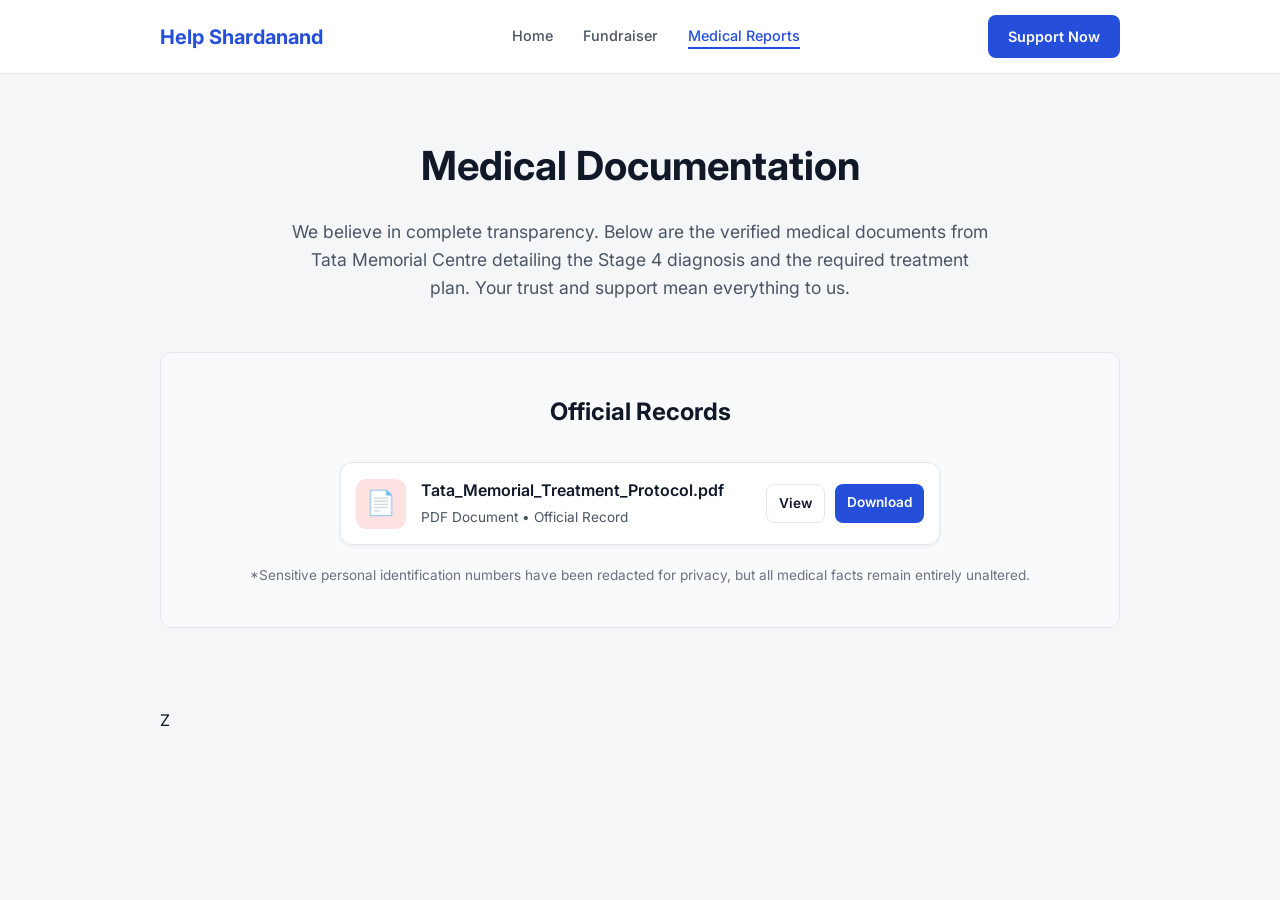
==== reports.html @ 7cbcd43c "Initial website files" ====
<!DOCTYPE html>
<html lang="en">
<head>
    <meta charset="UTF-8">
    <meta name="viewport" content="width=device-width, initial-scale=1.0">
    <title>Medical Reports - Support Our Father</title>
    <link rel="stylesheet" href="css/style.css">
</head>
<body>

    <!-- HEADER / NAVIGATION -->
    <header>
        <div class="container nav-container">
            <div class="logo">Help Shardanand</div>
            <nav class="nav-links">
                <a href="index.html">Home</a>
                <a href="fundraiser.html">Fundraiser</a>
                <a href="reports.html" class="active">Medical Reports</a>
            </nav>
            <a href="fundraiser.html" class="btn btn-primary">Support Now</a>
        </div>
    </header>

    <!-- MAIN CONTENT -->
    <main class="container">
        
        <!-- PAGE INTRODUCTION -->
        <div style="text-align: center; margin-top: 60px; margin-bottom: 50px;">
            <h1 style="font-size: 2.5rem; margin-bottom: 20px; color: #111827;">Medical Documentation</h1>
            <p style="color: #4B5563; font-size: 1.1rem; max-width: 700px; margin: 0 auto;">
                We believe in complete transparency. Below are the verified medical documents from Tata Memorial Centre detailing the Stage 4 diagnosis and the required treatment plan. Your trust and support mean everything to us.
            </p>
        </div>

        <!-- REPORTS SECTION -->
        <section style="margin-bottom: 80px;">
            <div style="background-color: #F9FAFB; padding: 40px 20px; border-radius: 12px; border: 1px solid #E5E7EB;">
                
                <h2 style="text-align: center; margin-bottom: 30px; color: #111827;">Official Records</h2>

                <!-- WHATSAPP-STYLE PDF CARD -->
                <div class="doc-card">
                    <!-- Icon -->
                    <div class="doc-icon">
                        📄
                    </div>
                    
                    <!-- File Info -->
                    <div class="doc-info">
                        <div class="doc-title">Tata_Memorial_Treatment_Protocol.pdf</div>
                        <div class="doc-meta">PDF Document • Official Record</div>
                    </div>
                    
                    <!-- Buttons -->
                    <div class="doc-actions">
                        <!-- Opens PDF in browser -->
                        <a href="images/medical-report.pdf" target="_blank" class="btn btn-outline" style="padding: 8px 12px; font-size: 0.85rem;">View</a>
                        <!-- Forces download of PDF -->
                        <a href="images/medical-report.pdf" download="Shardanand_Das_Medical_Report.pdf" class="btn btn-primary" style="padding: 8px 12px; font-size: 0.85rem;">Download</a>
                    </div>
                </div>

                <p style="text-align: center; font-size: 0.85rem; color: #6B7280; margin-top: 20px;">
                    *Sensitive personal identification numbers have been redacted for privacy, but all medical facts remain entirely unaltered.
                </p>

            </div>
        </section>Z

    </main>
</body>
</html>
---- css/style.css ----
/* --- GLOBAL STYLES & COLORS --- */
@import url('https://fonts.googleapis.com/css2?family=Inter:wght@400;500;600;700&display=swap');

:root {
    --primary-blue: #254EDB;
    --primary-hover: #1D3DB0;
    --bg-color: #F4F6F8;
    --card-bg: #FFFFFF;
    --text-main: #111827;
    --text-muted: #4B5563;
    --border-color: #E5E7EB;
    --border-radius: 12px;
}

* {
    box-sizing: border-box;
    margin: 0;
    padding: 0;
}

body {
    font-family: 'Inter', system-ui, sans-serif;
    background-color: var(--bg-color);
    color: var(--text-main);
    line-height: 1.6;
}

a {
    text-decoration: none;
    color: inherit;
}

/* --- LAYOUT CONTAINERS --- */
.container {
    max-width: 1000px;
    margin: 0 auto;
    padding: 0 20px;
}

/* --- HEADER & NAVIGATION --- */
header {
    background-color: var(--card-bg);
    border-bottom: 1px solid var(--border-color);
    padding: 15px 0;
    position: sticky;
    top: 0;
    z-index: 100;
}

.nav-container {
    display: flex;
    justify-content: space-between;
    align-items: center;
}

.logo {
    font-size: 1.25rem;
    font-weight: 700;
    color: var(--primary-blue);
}

.nav-links {
    display: flex;
    gap: 30px;
}

.nav-links a {
    font-size: 0.9rem;
    font-weight: 500;
    color: var(--text-muted);
    transition: color 0.2s;
}

.nav-links a:hover, .nav-links a.active {
    color: var(--primary-blue);
    border-bottom: 2px solid var(--primary-blue);
}

/* --- BUTTONS --- */
.btn {
    display: inline-block;
    padding: 10px 20px;
    border-radius: 8px;
    font-size: 0.9rem;
    font-weight: 600;
    text-align: center;
    cursor: pointer;
    transition: background-color 0.2s;
}

.btn-primary {
    background-color: var(--primary-blue);
    color: #FFFFFF;
    border: none;
}

.btn-primary:hover {
    background-color: var(--primary-hover);
}

.btn-outline {
    background-color: transparent;
    color: var(--text-main);
    border: 1px solid var(--border-color);
}

.btn-outline:hover {
    background-color: #F9FAFB;
}

/* --- MOBILE RESPONSIVENESS (Basic setup) --- */
@media (max-width: 768px) {
    .nav-links {
        display: none; /* We will refine mobile menu later */
    }
}

/* --- DOCUMENT PREVIEW CARD (WhatsApp Style) --- */
.doc-card {
    display: flex;
    align-items: center;
    background-color: #FFFFFF;
    border: 1px solid var(--border-color);
    border-radius: 12px;
    padding: 15px;
    max-width: 600px;
    margin: 0 auto 20px auto;
    box-shadow: 0 2px 4px rgba(0,0,0,0.05);
    transition: box-shadow 0.2s;
}

.doc-card:hover {
    box-shadow: 0 4px 8px rgba(0,0,0,0.1);
}

.doc-icon {
    background-color: #FEE2E2; /* Light red for PDF */
    color: #EF4444;
    font-size: 1.5rem;
    width: 50px;
    height: 50px;
    display: flex;
    align-items: center;
    justify-content: center;
    border-radius: 10px;
    margin-right: 15px;
    flex-shrink: 0;
}

.doc-info {
    flex-grow: 1;
    overflow: hidden;
}

.doc-title {
    font-size: 1rem;
    font-weight: 600;
    color: var(--text-main);
    margin-bottom: 4px;
    white-space: nowrap;
    overflow: hidden;
    text-overflow: ellipsis;
}

.doc-meta {
    font-size: 0.85rem;
    color: var(--text-muted);
}

.doc-actions {
    display: flex;
    gap: 10px;
    margin-left: 15px;
}
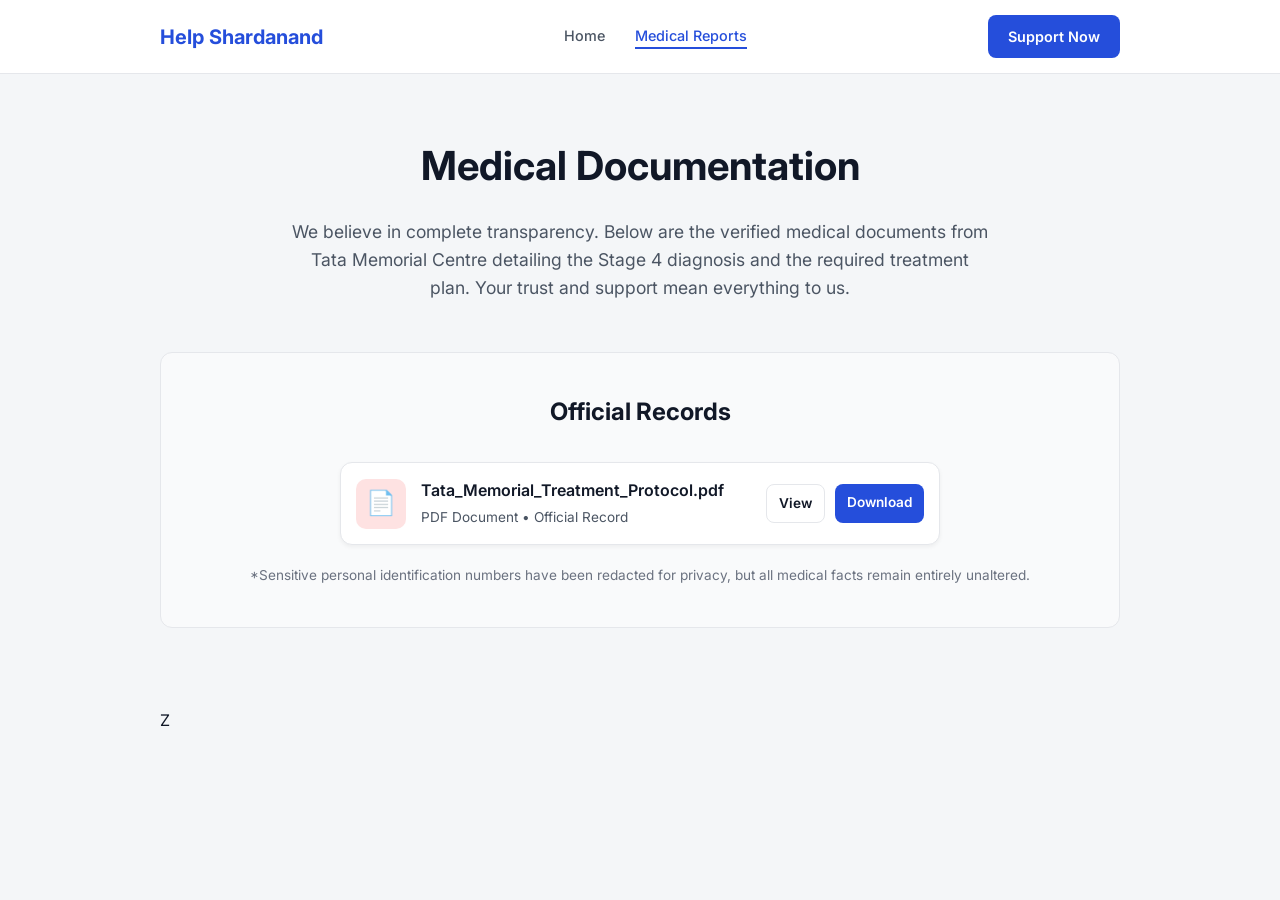
==== commit e48820a3: "Updated links to Milaap" ====
--- a/reports.html
+++ b/reports.html
@@ -14,10 +14,9 @@
             <div class="logo">Help Shardanand</div>
             <nav class="nav-links">
                 <a href="index.html">Home</a>
-                <a href="fundraiser.html">Fundraiser</a>
                 <a href="reports.html" class="active">Medical Reports</a>
             </nav>
-            <a href="fundraiser.html" class="btn btn-primary">Support Now</a>
+            <a href="https://milaap.org/fundraisers/support-shardanand-das?utm_medium=whatsapp_status_poster&utm_source=app" target="_blank" class="btn btn-primary">Support Now</a>
         </div>
     </header>
 
